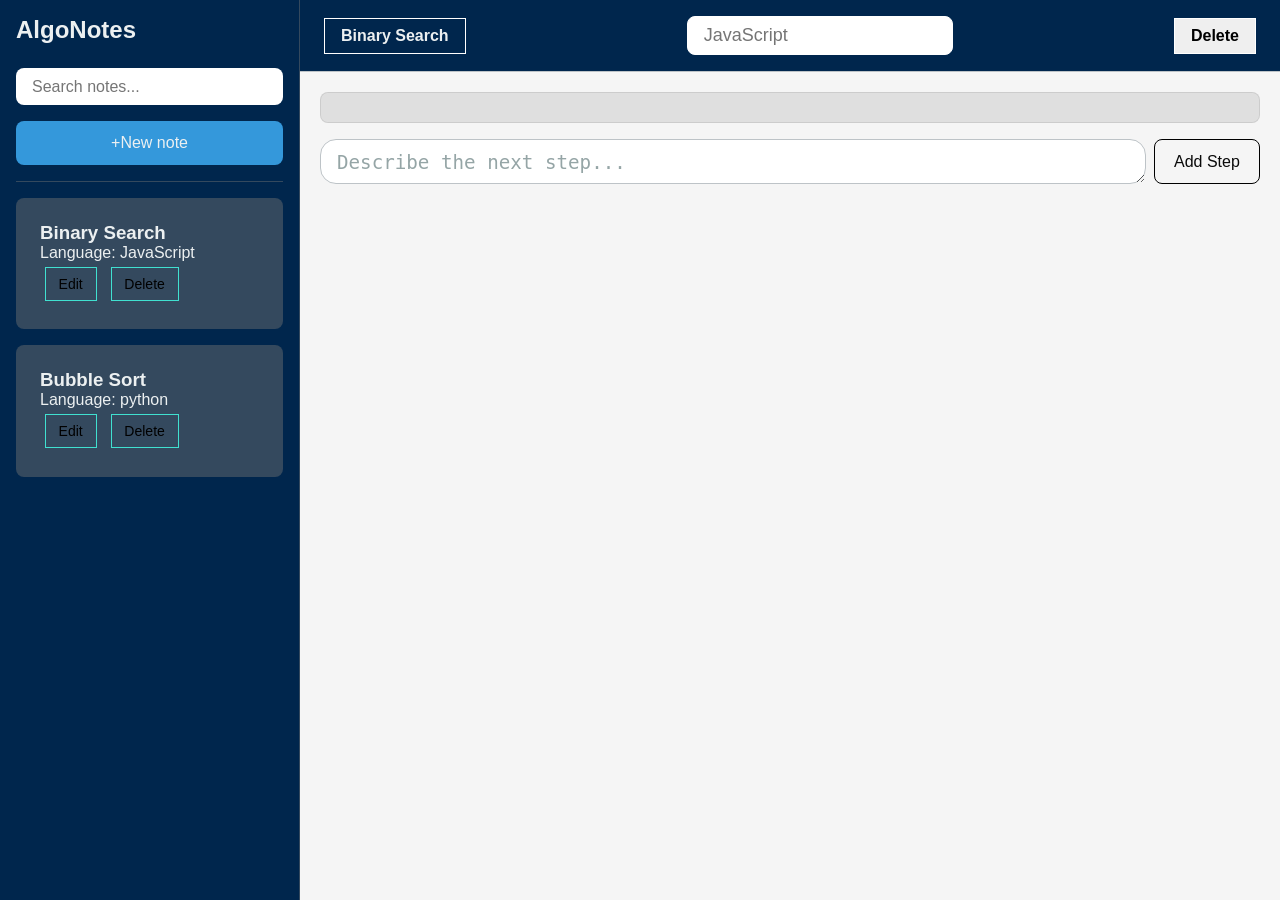
==== Algonotes-frontend/index.html @ 491061d4 "initialized git and added all files to staging area for commit" ====
<!doctype html>
<html lang="en">
  <head>
    <meta charset="UTF-8" />
    <meta name="viewport" content="width=device-width, initial-scale=1.0" />
    <title>AlgoNotes</title>
    <link rel="stylesheet" href="style.css" />
  </head>
  <body>
    <div class="app">
      <div class="sidebar">
        <div class="sidebar-header">AlgoNotes</div>
        <input class="search-bar" type="text" placeholder="Search notes..." />
        <button class="add-note-btn">+New note</button>

        <div class="note-list">
          <div class="note-card">Binary Search</div>
          <div class="note-card">Bubble Sort</div>
        </div>
      </div>

      <div class="main">
        <div class="main-header">
          <div class="note-title">Binary Search</div>

          <input
            class="note-option"
            list="Languages"
            placeholder="JavaScript"
          />
          <datalist id="Languages">
            <option value="Python"></option>
            <option value="Java"></option>
            <option value="C++"></option>
          </datalist>
          <button class="delete-btn">Delete</button>
        </div>
        <div class="main-content">
          <div class="steps-container"></div>

          <div class="input-field">
            <textarea
              class="code-snippet"
              id="code-snippet"
              placeholder="Describe the next step..."
            ></textarea>
            <button class="add-step-btn">Add Step</button>
          </div>
        </div>
      </div>
    </div>

    <script src="script.js"></script>
  </body>
</html>
---- Algonotes-frontend/style.css ----
*{
    margin: 0;
    padding: 0;
    box-sizing: border-box;
}

body {
    font-family: 'Segoe UI', Tahoma, Geneva, Verdana, sans-serif;
    background: #f5f5f5;
}

.app {
    display: grid;
    grid-template-columns: 18.75rem 1fr;
    height: 100vh;
}

.sidebar {
    background: #00264d;
    color: #ecf0f1;
    padding: 1rem;
    display: flex;
    flex-direction: column;
    border-right: 1px solid #34495e;
}

.sidebar-header {
    font-size: 1.5rem;
    font-weight: bold;
    margin-bottom: 1.5rem;
}
.search-bar {
  width: 100%;
  margin-bottom: 1rem;
  padding: 0.6rem 1rem;
  border-radius: 0.5rem;
  border: none;
  font-size: 1rem;
}

.add-note-btn {
  background: #3498db;
  color: #ecf0f1;
  border: none;
  padding: 0.8rem;
  width: 100%;
  border-radius: 0.5rem;
  cursor: pointer;
  font-size: 1rem;
}

.add-note-btn:hover {
  background: #2980b9;
}

.note-list {
    border-top: 1px solid #34495e;
    margin-top: 1rem;
    flex: 1 ;
    overflow-y: auto;
}

.note-card{
    background: #34495e;
    padding: 1.5rem;
    border-radius: 0.5rem;
    margin-bottom: 0.8rem;
    margin-top: 1rem;
    cursor: pointer;
}


.note-card:hover {
  background: #3d566e;
}

.main {
  display: flex;
  flex-direction: column; 
}

.main-header {
  height: 4.5rem;
  display: flex;
  flex-direction: row;
  justify-content: space-between;
  align-items: center;
  padding: 0 0.5rem;
  border-bottom: 1px solid #bdc3c7;
  background-color: #00264d;
  flex-shrink: 0; 
}

@media (max-width: 768px) {
  .app {
    grid-template-columns: 1fr; 
  }
  
  .sidebar {
    display: none; 
  }
  
  .main-header {
    justify-content: center; 
  }
}

.main-content {
  flex: 1;
  padding: 20px;
  overflow-y: auto;
}



.note-title {
    font-size: 1rem;
    color: #ecf0f1;
    font-weight: bold;
    padding: 0.5rem 1rem;
    border:1px white solid;
    margin: 0 1rem;
}

.note-option{
  background-color: #ffffff;
    padding:0.5rem 1rem; ;
    font-size: large;
    border-radius: 0.5rem;
     color: #000000;
      border:1px white solid;
}

.note-option:hover {
  color: #ecf0f1;
}
.note-option:focus {
  outline: dashed 2px #3498db;
  color: #000000;
}

.delete-btn{
  font-size: 1rem; 
    font-weight: bold;
    padding: 0.5rem 1rem;
    border:1px white solid;
    margin: 0 1rem;
}


.delete-btn:hover {
  background: #e74c3c;
  border-color: #e74c3c;
}


.steps-container {
  display: flex;
  flex-direction: row;
  align-items: center;
  gap: 1rem;
  margin-bottom: 0.8rem;
  padding: 0.9rem 1.2rem;
  border-radius: 0.5rem;
  background: rgba(128, 128, 128, 0.18);
  border: 1px solid rgba(128, 128, 128, 0.2);
}

.step-num {
  font-size: 0.85rem;
  font-weight: bold;
  color: #3498db;
  min-width: 1.2rem;
}

.step-text {
  font-size: 0.95rem;
  color: #2c3e50;
}

.edit-note-btn{
  font-size: 0.875rem; 
    padding: 0.5rem 0.8rem;
    border:1px turquoise solid;
    background-color: transparent;
    margin: 0.3rem 0.3rem;
}

.delete-note-btn{
  font-size: 0.875rem; 
    padding: 0.5rem 0.8rem;
    border:1px turquoise solid;
    background-color: transparent;
    margin: 0.3rem 0.3rem;
}

.note-card.active {
  background: #1a6eaa;
  border-left: 3px solid #3498db;
}

.input-field {
  display: flex;
  gap: 0.5rem;
  margin-top: 1rem;
} 

.code-snippet{
 
  flex: 1;
  padding: 0rem 1rem;
  border-radius: 1rem;
  border: 1px solid #bdc3c7;
  font-size: 0.95rem;
} 

.code-snippet::placeholder {
  color: #95a5a6;
  padding-top: 0.7rem; 
  font-size: 1.2rem;
}

.code-snippet:focus {
  outline: none;
  border-color: #3498db;
  box-shadow: 0 0 5px rgba(52, 152, 219, 0.5);
}



.add-step-btn {
  background: transparent;
  color: #0a0a0a;
  border: 1px solid black;
  padding: 0.8rem 1.2rem;
  border-radius: 0.5rem;
  cursor: pointer;
  font-size: 1rem;
}
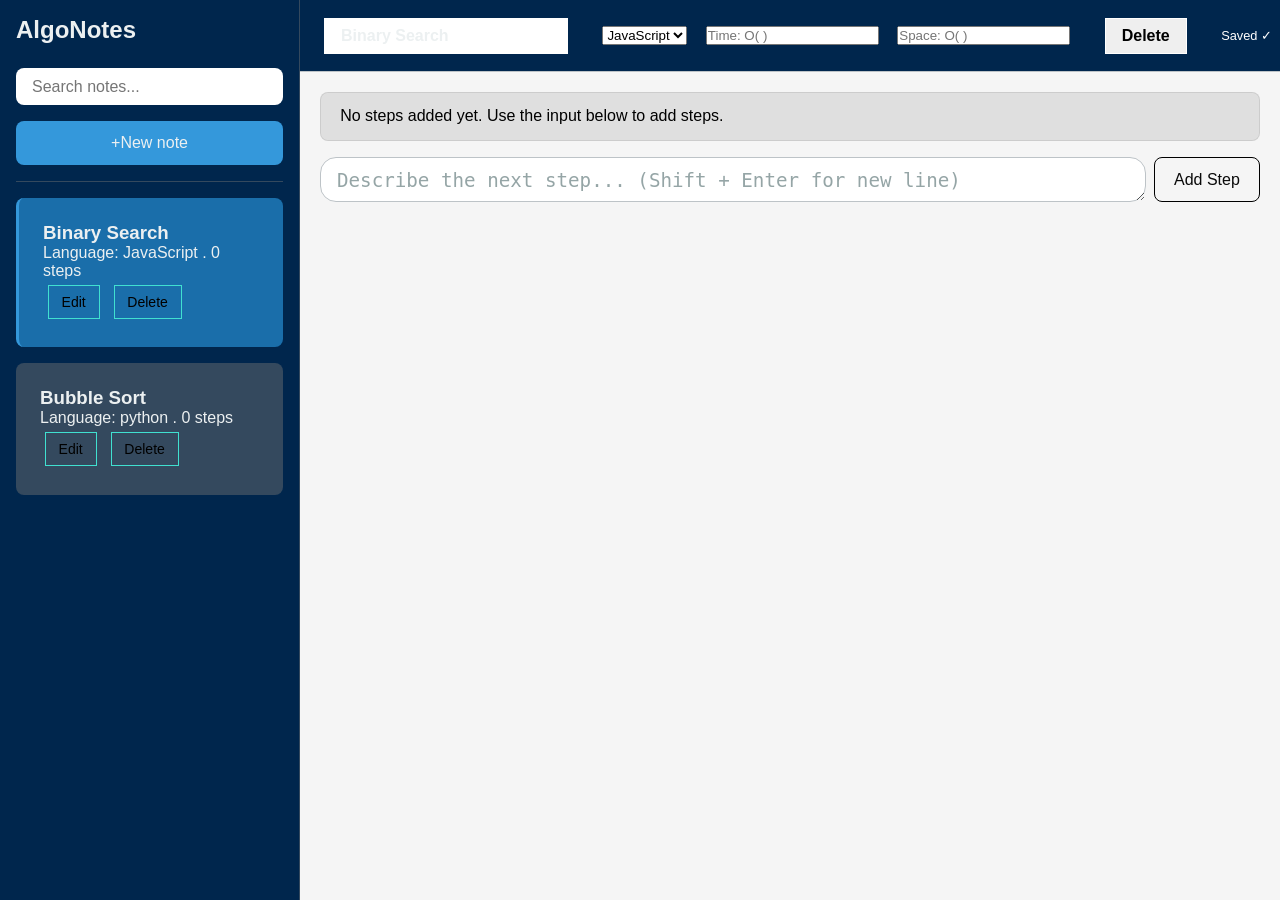
==== commit cbcbf36d: "added delete func, edit func, updated html, added event listeners" ====
--- a/Algonotes-frontend/index.html
+++ b/Algonotes-frontend/index.html
@@ -14,26 +14,31 @@
         <button class="add-note-btn">+New note</button>
 
         <div class="note-list">
-          <div class="note-card">Binary Search</div>
-          <div class="note-card">Bubble Sort</div>
+          <div class="note-card"></div>
         </div>
       </div>
 
-      <div class="main">
+      <div class="main-panel">
         <div class="main-header">
-          <div class="note-title">Binary Search</div>
+          <input type="text" class="note-title" placeholder="Note title.." />
 
+          <select class="select-language">
+            <option value="JavaScript">JavaScript</option>
+            <option value="Python">Python</option>
+            <option value="Java">Java</option>
+            <option value="C++">C++</option>
+            <option value="C#">C#</option>
+            <option value="TypeScript">TypeScript</option>
+          </select>
+          <input type="text" class="time-complexity" placeholder="Time: O( )" />
           <input
-            class="note-option"
-            list="Languages"
-            placeholder="JavaScript"
+            type="text"
+            class="space-complexity"
+            placeholder="Space: O( )"
           />
-          <datalist id="Languages">
-            <option value="Python"></option>
-            <option value="Java"></option>
-            <option value="C++"></option>
-          </datalist>
+
           <button class="delete-btn">Delete</button>
+          <span class="saved-indicator">Saved ✓</span>
         </div>
         <div class="main-content">
           <div class="steps-container"></div>
@@ -42,7 +47,7 @@
             <textarea
               class="code-snippet"
               id="code-snippet"
-              placeholder="Describe the next step..."
+              placeholder="Describe the next step... (Shift + Enter for new line)"
             ></textarea>
             <button class="add-step-btn">Add Step</button>
           </div>
--- a/Algonotes-frontend/style.css
+++ b/Algonotes-frontend/style.css
@@ -146,6 +146,12 @@
     border:1px white solid;
     margin: 0 1rem;
 }
+.saved-indicator {
+    opacity: 1;
+    transition: opacity 0.3s ease;
+    font-size: 0.8rem;
+    color: white;
+}
 
 
 .delete-btn:hover {
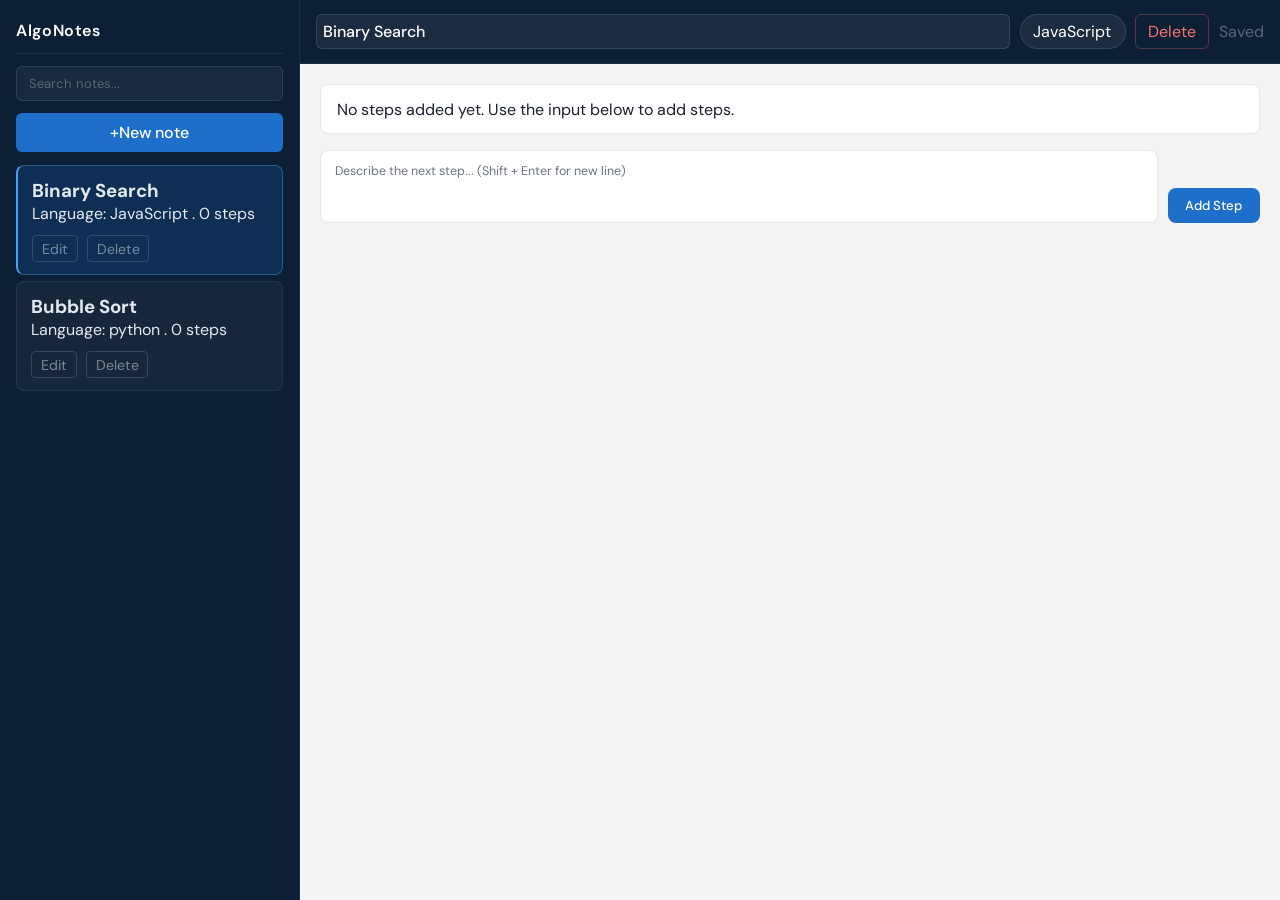
==== commit 2cf5375f: "changed styles" ====
--- a/Algonotes-frontend/index.html
+++ b/Algonotes-frontend/index.html
@@ -30,15 +30,9 @@
             <option value="C#">C#</option>
             <option value="TypeScript">TypeScript</option>
           </select>
-          <input type="text" class="time-complexity" placeholder="Time: O( )" />
-          <input
-            type="text"
-            class="space-complexity"
-            placeholder="Space: O( )"
-          />
 
           <button class="delete-btn">Delete</button>
-          <span class="saved-indicator">Saved ✓</span>
+          <span class="saved-indicator">Saved</span>
         </div>
         <div class="main-content">
           <div class="steps-container"></div>
--- a/Algonotes-frontend/style.css
+++ b/Algonotes-frontend/style.css
@@ -1,245 +1,429 @@
-*{
-    margin: 0;
-    padding: 0;
-    box-sizing: border-box;
-}
+@import url('https://fonts.googleapis.com/css2?family=JetBrains+Mono:wght@400;600&family=DM+Sans:wght@400;500;600&display=swap');
+
+
+* {
+  margin: 0;
+  padding: 0;
+  box-sizing: border-box;
+}
+
+
+:root {
+  --navy:        #0d1f35;
+  --navy-border: rgba(255, 255, 255, 0.08);
+  --blue:        #1d6fca;
+  --blue-accent: #4f9cf9;
+  --danger:      #f87171;
+  --surface:     #f3f4f6;
+  --card-bg:     #ffffff;
+  --text:        #1a202c;
+  --text-muted:  #6b7280;
+  --border:      rgba(0, 0, 0, 0.09);
+  --radius-sm:   6px;
+  --radius-md:   8px;
+  --radius-lg:   10px;
+  --font-ui:     'DM Sans', 'Segoe UI', sans-serif;
+  --font-code:   'JetBrains Mono', 'Fira Code', monospace;
+}
+
 
 body {
-    font-family: 'Segoe UI', Tahoma, Geneva, Verdana, sans-serif;
-    background: #f5f5f5;
-}
+  font-family: var(--font-ui);
+  background: var(--surface);
+  color: var(--text);
+  -webkit-font-smoothing: antialiased;
+}
+
 
 .app {
-    display: grid;
-    grid-template-columns: 18.75rem 1fr;
-    height: 100vh;
-}
+  display: grid;
+  grid-template-columns: 18.75rem 1fr;
+  height: 100vh;
+}
+
 
 .sidebar {
-    background: #00264d;
-    color: #ecf0f1;
-    padding: 1rem;
-    display: flex;
-    flex-direction: column;
-    border-right: 1px solid #34495e;
+  background: var(--navy);
+  color: #e2e8f0;
+  padding: 1.25rem 1rem;
+  display: flex;
+  flex-direction: column;
+  gap: 0.75rem;
+  border-right: 1px solid rgba(255, 255, 255, 0.06);
+  overflow: hidden;
 }
 
 .sidebar-header {
-    font-size: 1.5rem;
-    font-weight: bold;
-    margin-bottom: 1.5rem;
-}
+  font-size: 1rem;
+  font-weight: 600;
+  color: #ffffff;
+  letter-spacing: 0.04em;
+  padding-bottom: 0.75rem;
+  border-bottom: 1px solid var(--navy-border);
+  flex-shrink: 0;
+}
+
+
 .search-bar {
   width: 100%;
+  padding: 0.5rem 0.75rem;
+  border-radius: var(--radius-sm);
+  border: 1px solid rgba(255, 255, 255, 0.1);
+  background: rgba(255, 255, 255, 0.05);
+  color: #e2e8f0;
+  font-family: var(--font-ui);
+  font-size: 0.82rem;
+  transition: border-color 0.15s;
+}
+
+.search-bar::placeholder {
+  color: rgba(255, 255, 255, 0.28);
+}
+
+.search-bar:focus {
+  outline: none;
+  border-color: rgba(79, 156, 249, 0.45);
+}
+
+
+.add-note-btn {
+  background: var(--blue);
+  color: #ffffff;
+  border: none;
+  padding: 0.55rem 0.75rem;
+  width: 100%;
+  border-radius: var(--radius-sm);
+  cursor: pointer;
+  font-family: var(--font-ui);
+  font-size: 1rem;
+  font-weight: 500;
+  transition: background 0.15s;
+  flex-shrink: 0;
+}
+
+.add-note-btn:hover {
+  background: #1a5fb5;
+}
+
+
+.note-list {
+  flex: 1;
+  overflow-y: auto;
+  display: flex;
+  flex-direction: column;
+  gap: 0.4rem;
+  padding-top: 0.1rem;
+  scrollbar-width: thin;
+  scrollbar-color: rgba(255,255,255,0.1) transparent;
+}
+
+.note-card {
+  background: rgba(255, 255, 255, 0.04);
+  border: 1px solid rgba(255, 255, 255, 0.07);
+  padding: 0.75rem 0.9rem;
+  border-radius: var(--radius-md);
+  cursor: pointer;
+  transition: background 0.15s, border-color 0.15s;
+}
+
+.note-card:hover {
+  background: rgba(255, 255, 255, 0.08);
+  border-color: rgba(255, 255, 255, 0.12);
+}
+
+.note-card.active {
+  background: rgba(29, 111, 202, 0.2);
+  border-color: rgba(79, 156, 249, 0.4);
+  border-left: 2px solid var(--blue-accent);
+}
+
+
+.edit-note-btn,
+.delete-note-btn {
+  font-size: 0.88rem;
+  font-family: var(--font-ui);
+  padding: 0.2rem 0.55rem;
+  margin-top: 0.7rem;
+  margin-right: 0.3rem;
+  border: 1px solid rgba(255, 255, 255, 0.14);
+  border-radius: 4px;
+  background: transparent;
+  color: rgba(256, 256, 256, 0.45);
+  cursor: pointer;
+  transition: color 0.15s, border-color 0.15s;
+}
+
+.edit-note-btn:hover {
+  color: var(--blue-accent);
+  border-color: rgba(79, 156, 249, 0.4);
+}
+
+.delete-note-btn:hover {
+  color: var(--danger);
+  border-color: rgba(248, 113, 113, 0.35);
+}
+
+
+.main {
+  display: flex;
+  flex-direction: column;
+}
+
+
+.main-header {
+  height: 4rem;
+  display: flex;
+  flex-direction: row;
+  align-items: center;
+  gap: 0.6rem;
+  padding: 0 1rem;
+  background: var(--navy);
+  border-bottom: 1px solid rgba(255, 255, 255, 0.06);
+  flex-shrink: 0;
+}
+
+.note-title {
+  flex: 1;
+  font-family: var(--font-ui);
+  font-size: 1rem;
+  font-weight: 500;
+  color: #ffffff;
+  padding: 0.40rem 0.4rem;
+  border: 1px solid rgba(255, 255, 255, 0.12);
+  border-radius: var(--radius-sm);
+  background: rgba(255, 255, 255, 0.06);
+  min-width: 1rem;
+  transition: border-color 0.15s;
+}
+
+.note-title::placeholder {
+  color: rgba(255, 255, 255, 0.28);
+  font-weight: 400;
+}
+
+.note-title:focus {
+  outline: none;
+  border-color: rgba(79, 156, 249, 0.5);
+}
+
+.note-option {
+  appearance: none;
+  background: rgba(255, 255, 255, 0.06);
+  border: 1px solid rgba(255, 255, 255, 0.12);
+  color: #e2e8f0;
+  border-radius:2rem;
+  padding: 0.38rem 0.75rem;
+  font-family: var(--font-ui);
+  font-size: 1rem;
+  cursor: pointer;
+}
+
+.note-option:hover {
+  background: rgba(255, 255, 255, 0.1);
+  color: #ffffff;
+}
+
+
+
+.note-option:focus {
+  outline: 2px solid rgba(79, 156, 249, 0.5);
+  outline-offset: 1px;
+  color: #e2e8f0;
+}
+.select-language {
+  appearance: none;
+  background: rgba(255, 255, 255, 0.06);
+  border: 1px solid rgba(255, 255, 255, 0.12);
+  color: white;
+  border-radius:2rem;
+  padding: 0.38rem 0.75rem;
+  font-family: var(--font-ui);
+  font-size: 1rem;
+  cursor: pointer;
+}
+
+.select-language option {
+  background:rgba(79, 156, 249, 0.5) ;
+  color: black;
+  border: none;
+}
+
+.select-language:focus {
+  outline: 2px solid rgba(79, 156, 249, 0.5);
+  outline-offset: 1px;
+  color: #e2e8f0;
+}
+
+.select-language:hover {
+  background: rgba(255, 255, 255, 0.1);
+  color: #ffffff;
+}
+
+.delete-btn {
+  background: transparent;
+  color: var(--danger);
+  border: 1px solid rgba(248, 113, 113, 0.3);
+  border-radius: var(--radius-sm);
+  padding: 0.38rem 0.75rem;
+  font-family: var(--font-ui);
+  font-size: 1rem;
+  cursor: pointer;
+  transition: background 0.15s, border-color 0.15s;
+  white-space: nowrap;
+}
+
+.delete-btn:hover {
+  background: rgba(248, 113, 113, 0.12);
+  border-color: rgba(248, 113, 113, 0.55);
+}
+
+.saved-indicator {
+  font-size: 1rem;
+  color: rgba(255, 255, 255, 0.32);
+  white-space: nowrap;
+  transition: opacity 0.3s ease;
+}
+
+
+.main-content {
+  flex: 1;
+  padding: 1.25rem;
+  overflow-y: auto;
+  background: var(--surface);
+}
+
+
+.steps-container {
+  display: flex;
+  flex-direction: column;
+  gap: 0.5rem;
   margin-bottom: 1rem;
-  padding: 0.6rem 1rem;
-  border-radius: 0.5rem;
+}
+
+.steps-container > * {
+  display: flex;
+  flex-direction: row;
+  align-items: flex-start;
+  gap: 0.75rem;
+  padding: 0.85rem 1rem;
+  border-radius: var(--radius-md);
+  background: var(--card-bg);
+  border: 1px solid var(--border);
+  transition: border-color 0.15s;
+}
+
+.steps-container > *:hover {
+  border-color: rgba(29, 111, 202, 0.2);
+}
+
+.step-num {
+  font-size: 0.7rem;
+  font-weight: 600;
+  color: var(--blue-accent);
+  min-width: 1.35rem;
+  height: 1.35rem;
+  border: 1px solid rgba(3, 18, 36, 0.3);
+  border-radius: 50%;
+  display: flex;
+  align-items: center;
+  justify-content: center;
+  flex-shrink: 0;
+  margin-top: 1px;
+}
+
+.step-text {
+  font-family: var(--font-code);
+  font-size: 1rem;
+  color: var(--text);
+  line-height: 1.55;
+}
+
+/* Input row */
+.input-field {
+  display: flex;
+  gap: 0.6rem;
+  margin-top: 0.75rem;
+  align-items: flex-end;
+}
+
+.code-snippet {
+  flex: 1;
+  padding: 0.7rem 0.9rem;
+  border-radius: var(--radius-md);
+  border: 1px solid var(--border);
+  font-family: var(--font-code);
+  font-size: 1rem;
+  color: var(--text);
+  background: var(--card-bg);
+  resize: none;
+  min-height: 72px;
+  transition: border-color 0.15s, box-shadow 0.15s;
+  line-height: 1.5;
+}
+
+.code-snippet::placeholder {
+  color: var(--text-muted);
+  font-size: 0.78rem;
+  font-family: var(--font-ui);
+}
+
+.code-snippet:focus {
+  outline: none;
+  border-color: rgba(29, 111, 202, 0.45);
+  box-shadow: 0 0 0 3px rgba(29, 111, 202, 0.08);
+}
+
+
+.delete-step-btn {
+  display: flex;
+  align-items: flex-end;
+  background: transparent;
+  color: black;
+  border: 1px solid black;
+  border-radius: var(--radius-sm);
+  padding: 0.38rem 0.75rem;
+  font-family: var(--font-ui);
+  font-size: 0.88rem;
+  cursor: pointer;
+  transition: background 0.15s, border-color 0.15s;
+}
+
+.add-step-btn {
+  background: var(--blue);
+  color: #ffffff;
   border: none;
-  font-size: 1rem;
-}
-
-.add-note-btn {
-  background: #3498db;
-  color: #ecf0f1;
-  border: none;
-  padding: 0.8rem;
-  width: 100%;
-  border-radius: 0.5rem;
-  cursor: pointer;
-  font-size: 1rem;
-}
-
-.add-note-btn:hover {
-  background: #2980b9;
-}
-
-.note-list {
-    border-top: 1px solid #34495e;
-    margin-top: 1rem;
-    flex: 1 ;
-    overflow-y: auto;
-}
-
-.note-card{
-    background: #34495e;
-    padding: 1.5rem;
-    border-radius: 0.5rem;
-    margin-bottom: 0.8rem;
-    margin-top: 1rem;
-    cursor: pointer;
-}
-
-
-.note-card:hover {
-  background: #3d566e;
-}
-
-.main {
-  display: flex;
-  flex-direction: column; 
-}
-
-.main-header {
-  height: 4.5rem;
-  display: flex;
-  flex-direction: row;
-  justify-content: space-between;
-  align-items: center;
-  padding: 0 0.5rem;
-  border-bottom: 1px solid #bdc3c7;
-  background-color: #00264d;
-  flex-shrink: 0; 
-}
+  padding: 0.55rem 1.1rem;
+  border-radius: var(--radius-md);
+  cursor: pointer;
+  font-family: var(--font-ui);
+  font-size: 0.82rem;
+  font-weight: 500;
+  transition: background 0.15s;
+  white-space: nowrap;
+}
+
+.add-step-btn:hover {
+  background: #1a5fb5;
+}
+
 
 @media (max-width: 768px) {
   .app {
-    grid-template-columns: 1fr; 
+    grid-template-columns: 1fr;
   }
-  
+
   .sidebar {
-    display: none; 
+    display: none;
   }
-  
+
   .main-header {
-    justify-content: center; 
+    flex-wrap: wrap;
+    height: auto;
+    padding: 0.6rem 0.75rem;
+    gap: 0.4rem;
   }
-}
-
-.main-content {
-  flex: 1;
-  padding: 20px;
-  overflow-y: auto;
-}
-
-
-
-.note-title {
-    font-size: 1rem;
-    color: #ecf0f1;
-    font-weight: bold;
-    padding: 0.5rem 1rem;
-    border:1px white solid;
-    margin: 0 1rem;
-}
-
-.note-option{
-  background-color: #ffffff;
-    padding:0.5rem 1rem; ;
-    font-size: large;
-    border-radius: 0.5rem;
-     color: #000000;
-      border:1px white solid;
-}
-
-.note-option:hover {
-  color: #ecf0f1;
-}
-.note-option:focus {
-  outline: dashed 2px #3498db;
-  color: #000000;
-}
-
-.delete-btn{
-  font-size: 1rem; 
-    font-weight: bold;
-    padding: 0.5rem 1rem;
-    border:1px white solid;
-    margin: 0 1rem;
-}
-.saved-indicator {
-    opacity: 1;
-    transition: opacity 0.3s ease;
-    font-size: 0.8rem;
-    color: white;
-}
-
-
-.delete-btn:hover {
-  background: #e74c3c;
-  border-color: #e74c3c;
-}
-
-
-.steps-container {
-  display: flex;
-  flex-direction: row;
-  align-items: center;
-  gap: 1rem;
-  margin-bottom: 0.8rem;
-  padding: 0.9rem 1.2rem;
-  border-radius: 0.5rem;
-  background: rgba(128, 128, 128, 0.18);
-  border: 1px solid rgba(128, 128, 128, 0.2);
-}
-
-.step-num {
-  font-size: 0.85rem;
-  font-weight: bold;
-  color: #3498db;
-  min-width: 1.2rem;
-}
-
-.step-text {
-  font-size: 0.95rem;
-  color: #2c3e50;
-}
-
-.edit-note-btn{
-  font-size: 0.875rem; 
-    padding: 0.5rem 0.8rem;
-    border:1px turquoise solid;
-    background-color: transparent;
-    margin: 0.3rem 0.3rem;
-}
-
-.delete-note-btn{
-  font-size: 0.875rem; 
-    padding: 0.5rem 0.8rem;
-    border:1px turquoise solid;
-    background-color: transparent;
-    margin: 0.3rem 0.3rem;
-}
-
-.note-card.active {
-  background: #1a6eaa;
-  border-left: 3px solid #3498db;
-}
-
-.input-field {
-  display: flex;
-  gap: 0.5rem;
-  margin-top: 1rem;
-} 
-
-.code-snippet{
- 
-  flex: 1;
-  padding: 0rem 1rem;
-  border-radius: 1rem;
-  border: 1px solid #bdc3c7;
-  font-size: 0.95rem;
-} 
-
-.code-snippet::placeholder {
-  color: #95a5a6;
-  padding-top: 0.7rem; 
-  font-size: 1.2rem;
-}
-
-.code-snippet:focus {
-  outline: none;
-  border-color: #3498db;
-  box-shadow: 0 0 5px rgba(52, 152, 219, 0.5);
-}
-
-
-
-.add-step-btn {
-  background: transparent;
-  color: #0a0a0a;
-  border: 1px solid black;
-  padding: 0.8rem 1.2rem;
-  border-radius: 0.5rem;
-  cursor: pointer;
-  font-size: 1rem;
+
+  .note-title {
+    flex: 1 1 100%;
+  }
 }
